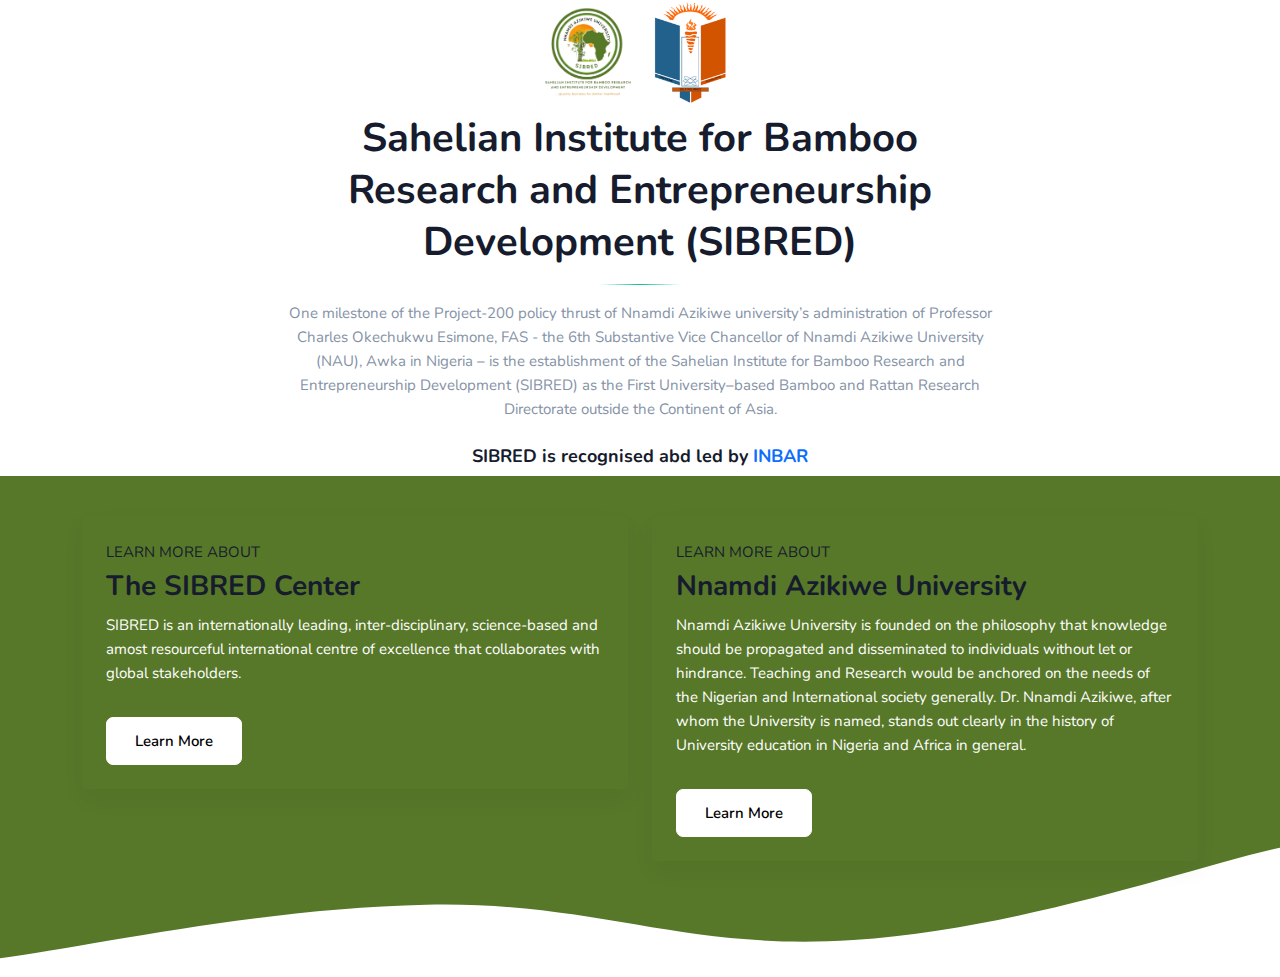
==== index.html @ eee0e2e4 "Initial project version" ====
<!DOCTYPE html>
<html lang="en">


<head>
    <meta charset="utf-8" />
    <title>SIBRED</title>
    <meta name="viewport" content="width=device-width, initial-scale=1.0">
    <meta name="description" content="SIBRED Nnamdi Azikiwe University, Awka" />
    <meta name="keywords" content="SIBRED, NAU, UNIZIK, IJBAR, INBAR, SACOBAR2024, sacobar2024" />

    <!-- favicon -->
    <link rel="apple-touch-icon" sizes="180x180" href="apple-touch-icon.html">
    <link rel="icon" type="image/png" sizes="32x32" href="images/sibred/favicon-32x32.png">
    <link rel="icon" type="image/png" sizes="16x16" href="images/sibred/favicon-16x16.png">
    <link rel="manifest" href="images/site.html">
    <link rel="shortcut icon" href="images/sibred/favicon.ico" />

    <!-- Bootstrap css -->
    <link rel="stylesheet" href="css/bootstrap.min.css" type="text/css">

    <!-- Materialdesign Css -->
    <link href="css/materialdesignicons.min.css" rel="stylesheet" type="text/css" />

    <!-- Unicon Css -->
    <link rel="stylesheet" href="../unicons.iconscout.com/release/v4.0.0/css/line.css" />

    <!-- Light-Box Css -->
    <link rel="stylesheet" href="css/glightbox.min.css" type="text/css" />

    <!-- Custom Css -->
    <link href="css/style.min.css" rel="stylesheet" type="text/css" />
</head>

<body>
    <section class="bg-white">
        <div class="row justify-content-center">
            <div class="col-lg-7">
                <div class="header-title text-center">
                    <img src="images/AfRID-logo/sibred-bg.png" class="logo-light" alt="logo-light" height="100">
                    <img src="images/unizik-logo.png" class="img-fluid" width="100" alt="">
                    <p class="text-uppercase text-muted mb-2"></p>
                    <h1>Sahelian Institute for Bamboo Research and Entrepreneurship Development (SIBRED)</h1>
                    <div class="title-border mt-3"></div>
                    <p class="text-muted mt-3">One milestone of the Project-200 policy thrust of Nnamdi Azikiwe university’s administration of Professor Charles Okechukwu Esimone, FAS - the 6th Substantive Vice Chancellor of Nnamdi Azikiwe University (NAU), Awka in Nigeria – is the establishment of the Sahelian Institute for Bamboo Research and Entrepreneurship Development (SIBRED) as the First University–based Bamboo and Rattan Research Directorate outside the Continent of Asia.</p>
                    <h5 class="fs-18 mt-4">SIBRED is recognised abd led by <a href="https://www.inbar.int/">INBAR</a>
                    </h5>

                </div>
            </div>
            <!--end col-->
        </div>
    </section>


    <section class="bg-index-green overflow-hidden">

        <div class="container">

            <div class="row">
                <div class="col-lg-6 margin-right">
                    <div class="skill-box bg-green p-4 rounded box-shadow">
                        <p class="text-uppercase mb-1">Learn More About </p>
                        <h3 class="mb-2">The SIBRED Center</h3>
                        <p class="text-white">SIBRED is an internationally leading, inter-disciplinary, science-based and amost resourceful international centre of excellence that collaborates with global stakeholders.</p>
                        <div class="mt-4 pt-2">
                            <a href="center.html" class="btn btn-white">Learn More</a>
                        </div>
                    </div>
                </div>
                <!--end col-->

                <div class="col-lg-6">
                    <div class="skill-box bg-green p-4 rounded box-shadow">
                        <p class="text-uppercase mb-1">Learn More About </p>
                        <h3 class="mb-2">Nnamdi Azikiwe University</h3>
                        <p class="text-white">Nnamdi Azikiwe University is founded on the philosophy that knowledge should be propagated and disseminated to individuals without let or hindrance. Teaching and Research would be anchored on the needs of the Nigerian and International society generally. Dr. Nnamdi Azikiwe, after whom the University is named, stands out clearly in the history of University education in Nigeria and Africa in general.</p>
                        <div class="mt-4 pt-2">
                            <a href="https://unizik.edu.ng/about/" class="btn btn-white">Learn More</a>
                        </div>
                    </div>
                </div>
                <!--end col-->
            </div>
            <!--end row-->
        </div>

    </section>
    <div class="position-relative">
        <div class="shape">
            <svg xmlns="http://www.w3.org/2000/svg" version="1.1" xmlns:xlink="http://www.w3.org/1999/xlink"
                width="1440" height="150" preserveAspectRatio="none" viewBox="0 0 1440 250">
                <g mask="url(&quot;#SvgjsMask1036&quot;)" fill="none">
                    <path
                        d="M 0,214 C 96,194 288,120.8 480,114 C 672,107.2 768,201.4 960,180 C 1152,158.6 1344,41.6 1440,7L1440 250L0 250z"
                        fill="rgba(255, 255, 255, 1)"></path>
                </g>
                <defs>
                    <mask id="SvgjsMask1036">
                        <rect width="1440" height="250" fill="#ffffff"></rect>
                    </mask>
                </defs>
            </svg>
        </div>
    </div>



    <!-- Bootstrap Js -->
    <script src="js/bootstrap.bundle.min.js"></script>

    <!-- Light-Box Js -->
    <script src="js/glightbox.min.js"></script>

    <!-- Shuffle Js -->
    <script src="js/shuffle.min.js"></script>

    <!-- Portfolio Js -->
    <script src="js/gallery.init.js"></script>

    <!-- App Js -->
    <script src="js/app.js"></script>

</body>


</html>
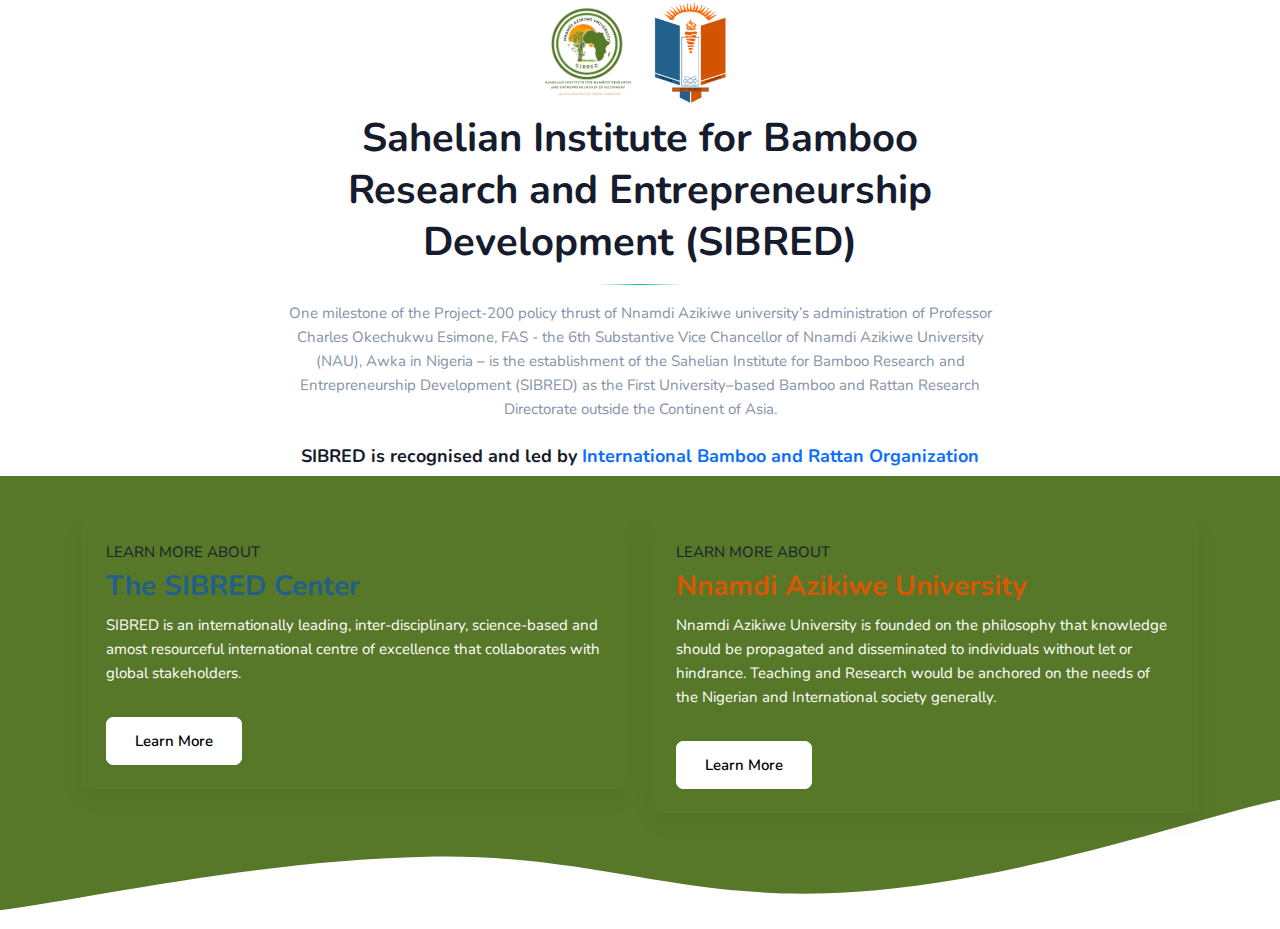
==== commit 3b58fd7e: "ui modification" ====
--- a/index.html
+++ b/index.html
@@ -37,13 +37,13 @@
         <div class="row justify-content-center">
             <div class="col-lg-7">
                 <div class="header-title text-center">
-                    <img src="images/AfRID-logo/sibred-bg.png" class="logo-light" alt="logo-light" height="100">
+                    <img src="images/SIBRED-logo/sibred-bg.png" class="logo-light" alt="logo-light" height="100">
                     <img src="images/unizik-logo.png" class="img-fluid" width="100" alt="">
                     <p class="text-uppercase text-muted mb-2"></p>
                     <h1>Sahelian Institute for Bamboo Research and Entrepreneurship Development (SIBRED)</h1>
                     <div class="title-border mt-3"></div>
                     <p class="text-muted mt-3">One milestone of the Project-200 policy thrust of Nnamdi Azikiwe university’s administration of Professor Charles Okechukwu Esimone, FAS - the 6th Substantive Vice Chancellor of Nnamdi Azikiwe University (NAU), Awka in Nigeria – is the establishment of the Sahelian Institute for Bamboo Research and Entrepreneurship Development (SIBRED) as the First University–based Bamboo and Rattan Research Directorate outside the Continent of Asia.</p>
-                    <h5 class="fs-18 mt-4">SIBRED is recognised abd led by <a href="https://www.inbar.int/">INBAR</a>
+                    <h5 class="fs-18 mt-4">SIBRED is recognised and led by <a href="https://www.inbar.int/">International Bamboo and Rattan Organization</a>
                     </h5>
 
                 </div>
@@ -61,7 +61,7 @@
                 <div class="col-lg-6 margin-right">
                     <div class="skill-box bg-green p-4 rounded box-shadow">
                         <p class="text-uppercase mb-1">Learn More About </p>
-                        <h3 class="mb-2">The SIBRED Center</h3>
+                        <h3 class="mb-2" style="color: #225F8A">The SIBRED Center</h3>
                         <p class="text-white">SIBRED is an internationally leading, inter-disciplinary, science-based and amost resourceful international centre of excellence that collaborates with global stakeholders.</p>
                         <div class="mt-4 pt-2">
                             <a href="center.html" class="btn btn-white">Learn More</a>
@@ -73,8 +73,8 @@
                 <div class="col-lg-6">
                     <div class="skill-box bg-green p-4 rounded box-shadow">
                         <p class="text-uppercase mb-1">Learn More About </p>
-                        <h3 class="mb-2">Nnamdi Azikiwe University</h3>
-                        <p class="text-white">Nnamdi Azikiwe University is founded on the philosophy that knowledge should be propagated and disseminated to individuals without let or hindrance. Teaching and Research would be anchored on the needs of the Nigerian and International society generally. Dr. Nnamdi Azikiwe, after whom the University is named, stands out clearly in the history of University education in Nigeria and Africa in general.</p>
+                        <h3 class="mb-2" style="color: #D75704;">Nnamdi Azikiwe University</h3>
+                        <p class="text-white">Nnamdi Azikiwe University is founded on the philosophy that knowledge should be propagated and disseminated to individuals without let or hindrance. Teaching and Research would be anchored on the needs of the Nigerian and International society generally.</p>
                         <div class="mt-4 pt-2">
                             <a href="https://unizik.edu.ng/about/" class="btn btn-white">Learn More</a>
                         </div>
@@ -124,4 +124,5 @@
 </body>
 
 
+<!-- Mirrored from afrid.aau.org/index.html by HTTrack Website Copier/3.x [XR&CO'2014], Tue, 09 Apr 2024 13:49:09 GMT -->
 </html>